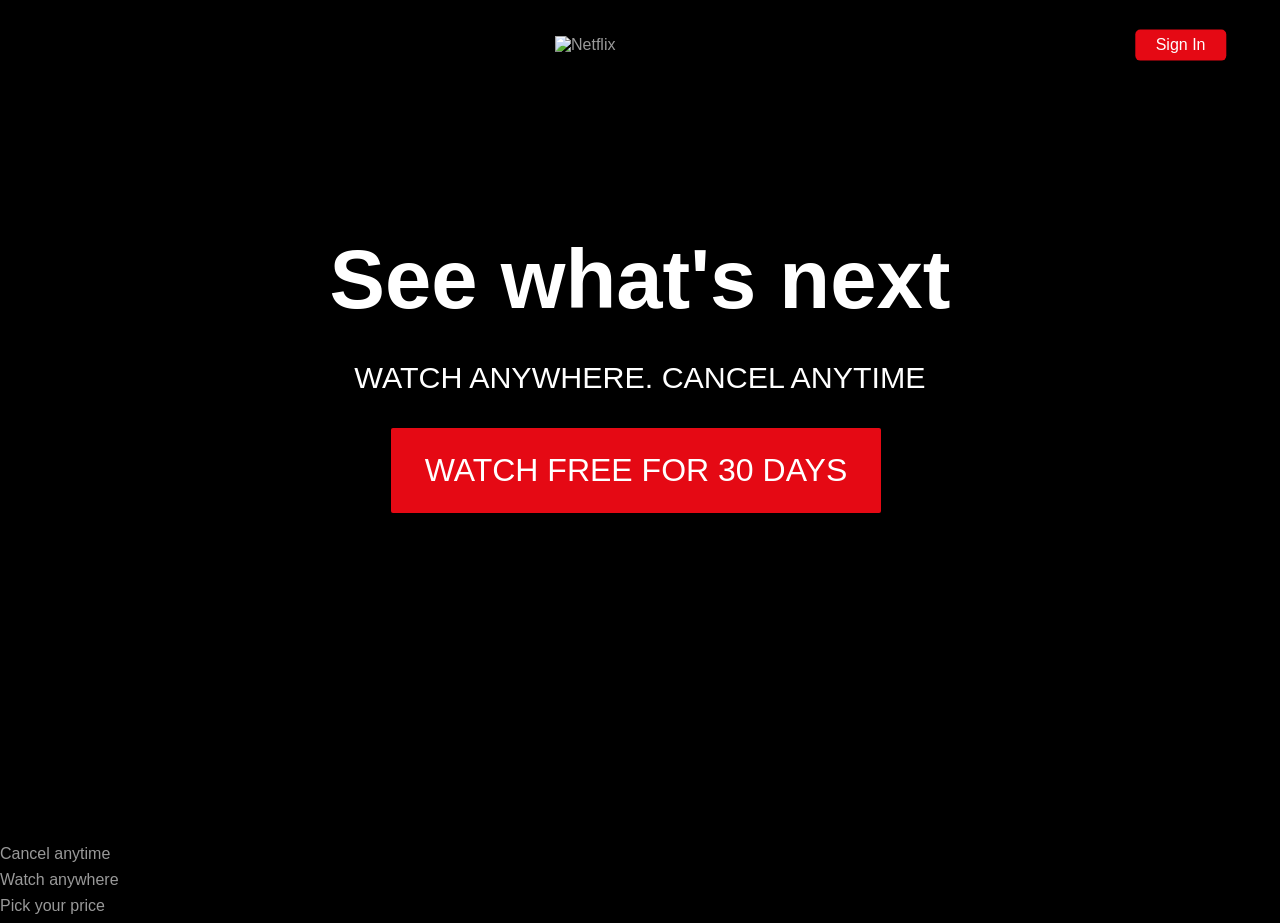
==== index.html @ 7ed3888f "Add files via upload" ====
<!DOCTYPE html>
<html lang="en">
  <head>
    <meta charset="utf-8">
    <meta name="viewport" content="width=device-width, initial-scale=1, shrink-to-fit=no">
    <meta http-equiv=="X-UA-Compatible" content="ie=edge">
    <link rel="stylesheet" href="css/style.css">
    <title> Netflix = Watch TV Shows Online, Watch Movies Online</title>
    <script src="https://kit.fontawesome.com/d670cefc69.js" crossorigin="anonymous"></script>
  </head>

  <body>
    <header class="showcase">
      <div class="showcase-top">
        <img src="https://i.ibb.co/r5krrdz/logo.png" alt="Netflix">
        <a href="#" class="btn btn-rounded">Sign In</a>
      </div>
      <div class="showcase-content">
        <h1> See what's next</h1>
        <p> Watch anywhere. Cancel anytime</p>
        <a href="#" class="btn btn-xl">
          Watch Free for 30 days <i class="fas fa-chevron-right btn-icon"> </i>
        </a>
      </div>
    </header>

    <section class="tabs">
      <div class="container">
        <div id="tab-1" class="tab-item tab-border">
            <i class="fas fa-door-open fa-3x"> </i>
            <p class="hide-sm">Cancel anytime</p>
        </div>
        <div id="tab-2" class="tab-item">
            <i class="fas fa-tablet-alt fa-3x"> </i>
            <p class="hide-sm">Watch anywhere</p>
        </div>
        <div id="tab-3" class="tab-item">
            <i class="fas fa-tags fa-3x"> </i>
            <p class="hide-sm">Pick your price</p>
        </div>
      </div>
    </section>


  </body>
  </html>
---- css/style.css ----
:root {
  --primary-color: #e50914;
}

* {
  box-sizing: border-box; /* we do this so padding dosent effect width */
  margin: 0;
  padding: 0;
}

body {
  font-family: "Arial", sans-serif;
  -webkit-font-smoothing: antialiased;
  background: black;
  color: #999;
}

ul {
  list-style: none;
}

h1, h2, h3, h4 {
  color: white;
}

a {
  color: #fff;
  text-decoration: none;
}

p {
  margin: 0.5rem 0;
}

img {
  width: 100%;
}

.showcase {
  width: 100%;
  height: 93vh;
  position: relative;
  background: url('https://i.ibb.co/vXqDmnh/background.jpg') no-repeat center center/cover;
}

.showcase::after {
  content: "";
  position: absolute;
  top: 0;
  left: 0;
  width: 100%;
  height: 100%;
  z-index: 1;
  background: rgba(0,0,0, 0.6);
  box-shadow: inset 120px 100px 250px #000000, inset -120px -100px 250px #000000;
}

.showcase-top {
  position: relative;
  height: 90px;
  z-index: 2;
}

.showcase-top img {
  width: 170px;
  position: absolute;
  top: 50%;
  left: 50%;
  transform: translate(-50%, -50%);
}

.showcase-top a {
  position: absolute;
  top: 50%;
  right: 0;
  transform: translate(-50%, -50%);
}

.showcase-content {
  position: relative;
  margin: auto;
  display: flex;
  flex-direction: column;
  justify-content: center;
  align-items: center;
  text-align: center;
  margin-top: 9rem;
  z-index: 2;
}

.showcase-content h1 {
  font-weight: 700;
  font-size: 5.2rem;
  line-height: 1.1;
  margin: 0 0 2rem;
}

.showcase-content p {
  text-transform: uppercase;
  color: white;
  font-weight: 400;
  font-size: 1.9rem;
  line-height: 1.25;
  margin: 0 0 2rem;
}

/* Utility Classes */

.btn {
  display: inline-block; /* With inline block we can set the width and height */
  background: var(--primary-color);
  color: white;
  padding: 0.4rem 1.3rem;
  font-size: 1rem;
  text-align: center;
  border: none;
  cursor: pointer;
  margin-right: 0.5rem;
  outline: none;
  box-shadow: 0 1px 0 rgba(0,0,0, 0.45);
  border-radius: 2px;
}

.btn:hover {
  opacity: 0.9;
}

.btn-rounded {
  border-radius: 5px;
}

.btn-xl {
  font-size: 2rem;
  padding: 1.5rem 2.1rem;
  text-transform: uppercase;
}

.btn-lg {
  font-size: 1rem;
  padding: 0.8rem 1.3rem;
  text-transform: uppercase;
}
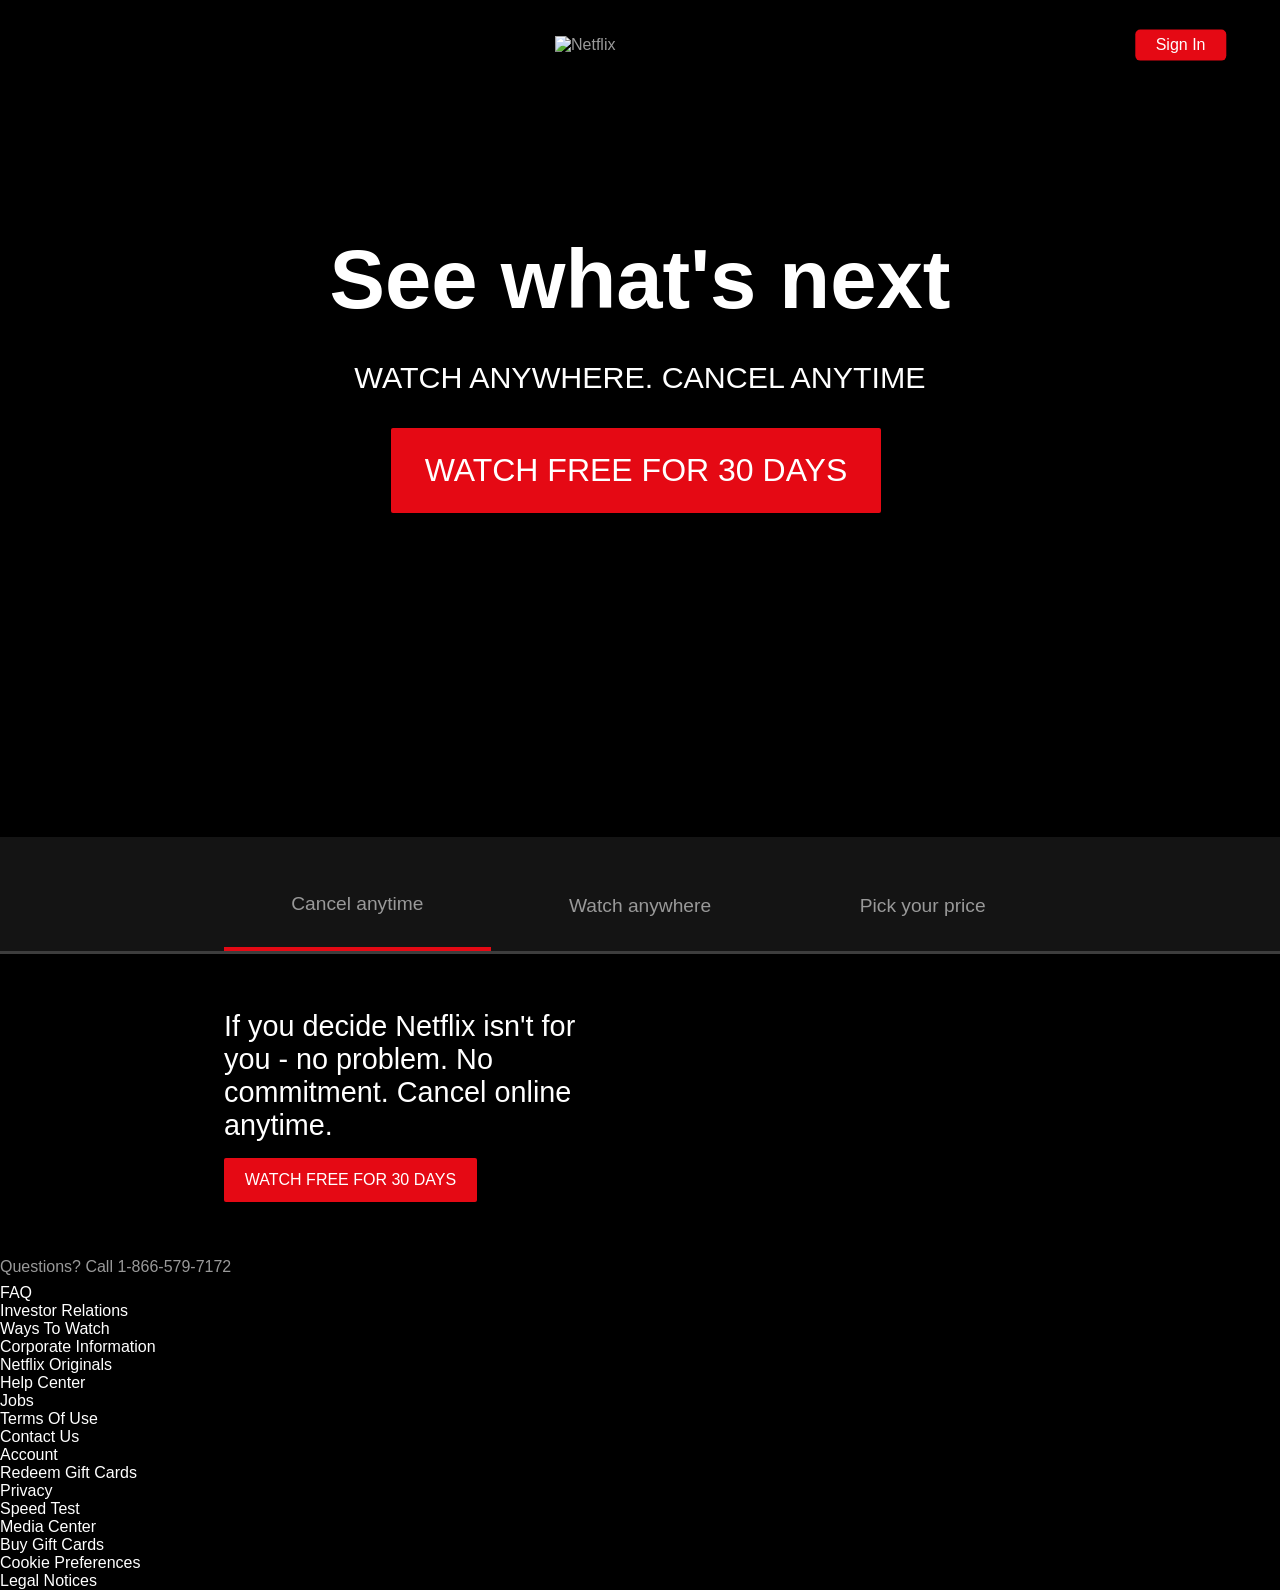
==== commit 979f14fa: "show content upon clicking and javascript response" ====
--- a/index.html
+++ b/index.html
@@ -24,6 +24,7 @@
       </div>
     </header>
 
+    <!-- Tab Section -->
     <section class="tabs">
       <div class="container">
         <div id="tab-1" class="tab-item tab-border">
@@ -41,6 +42,165 @@
       </div>
     </section>
 
-
+      <!-- Selected Tab -->
+    <section class="tab-content">
+      <div class="container">
+          <!-- Tab Content 1 -->
+            <div id="tab-1-content" class="tab-content-item show">
+              <div class="tab-1-content-inner"> <!-- Grid Container -->
+                <div>
+                  <p class="text-lg">
+                    If you decide Netflix isn't for you - no problem.
+                    No commitment. Cancel online anytime.
+                  </p>
+                  <a href="#" class="btn btn-lg">Watch Free For 30 Days</a>
+               </div>
+               <div>
+                 <img src="https://i.ibb.co/J2xDJV7/tab-content-1.png" alt="">
+              </div>
+            </div>
+          </div>
+
+        <!-- Tab Content 2 -->
+        <div id="tab-2-content" class="tab-content-item">
+          <div class="tab-2-content-top"> <!-- Grid Container -->
+              <p class="text-lg">
+                Watch TV shows and movies anytime, anywhere - personalized for you.
+              </p>
+              <a href="#" class="btn btn-lg">Watch Free For 30 Days</a>
+         </div>
+         <div class="tab-2-content-bottom"> <!-- Grid Container -->
+             <div>
+               <img src="https://i.ibb.co/DpdN7Gn/tab-content-2-1.png" alt="">
+               <p class="text-md">Watch on your TV</p>
+               <p class="text-dark">
+                 Smart TVs, PlayStation, Xbox, Chromecast, Apple TV, Blu-ray players and more.
+               </p>
+             </div>
+             <div>
+               <img src="https://i.ibb.co/R3r1SPX/tab-content-2-2.png" alt="">
+               <p class="text-md">Watch instantly or download for later</p>
+               <p class="text-dark">
+                 Available on phone and tablet, wherever you go.
+               </p>
+            </div>
+            <div>
+              <img src="https://i.ibb.co/gDhnwWn/tab-content-2-3.png" alt="">
+              <p class="text-md">Use any computer</p>
+              <p class="text-dark">
+                Watch right on Netflix.com
+              </p>
+           </div>
+        </div>
+      </div>
+
+      <!-- Tab 3 Content -->
+      <div id="tab-3-content" class="tab-content-item">
+        <div class="text-center">
+          <p class="text-lg">
+            Choose one plan and watch everything on Netflix.
+          </p>
+          <a href="#" class="btn btn-lg">Watch Free For 30 Days</a>
+        </div>
+
+        <table class="table">
+          <thead>
+            <tr>
+              <th></th>
+              <th>Basic</th>
+              <th>Standard</th>
+              <th>Premium</th>
+            </tr>
+          </thead>
+          <tbody>
+            <tr>
+              <td>Monthly price after free month ends on 12/19/19</td>
+              <td>$8.99</td>
+              <td>$12.99</td>
+              <td>$15.99</td>
+            </tr>
+            <tr>
+              <td>HD Available</td>
+              <td><i class="fas fa-times"></i></td>
+              <td><i class="fas fa-check"></i></td>
+              <td><i class="fas fa-check"></i></td>
+            </tr>
+            <tr>
+              <td>Ultra HD Available</td>
+              <td><i class="fas fa-times"></i></td>
+              <td><i class="fas fa-times"></i></td>
+              <td><i class="fas fa-check"></i></td>
+            </tr>
+            <tr>
+              <td>Screens you can watch on at the same time</td>
+              <td>1</td>
+              <td>2</td>
+              <td>4</td>
+            </tr>
+            <tr>
+              <td>Watch on your laptop, TV, phone and tablet</td>
+              <td><i class="fas fa-check"></i></td>
+              <td><i class="fas fa-check"></i></td>
+              <td><i class="fas fa-check"></i></td>
+            </tr>
+            <tr>
+              <td>Unlimited movies and TV shows</td>
+              <td><i class="fas fa-check"></i></td>
+              <td><i class="fas fa-check"></i></td>
+              <td><i class="fas fa-check"></i></td>
+            </tr>
+            <tr>
+              <td>Cancel anytime</td>
+              <td><i class="fas fa-check"></i></td>
+              <td><i class="fas fa-check"></i></td>
+              <td><i class="fas fa-check"></i></td>
+            </tr>
+            <tr>
+              <td>First month free</td>
+              <td><i class="fas fa-check"></i></td>
+              <td><i class="fas fa-check"></i></td>
+              <td><i class="fas fa-check"></i></td>
+            </tr>
+          </tbody>
+        </table>
+      </div>
+    </div>
+  </section>
+
+  <footer class="footer">
+  <p>Questions? Call 1-866-579-7172</p>
+  <div class="footer-cols">
+    <ul>
+      <li><a href="#">FAQ</a></li>
+      <li><a href="#">Investor Relations</a></li>
+      <li><a href="#">Ways To Watch</a></li>
+      <li><a href="#">Corporate Information</a></li>
+      <li><a href="#">Netflix Originals</a></li>
+    </ul>
+    <ul>
+      <li><a href="#">Help Center</a></li>
+      <li><a href="#">Jobs</a></li>
+      <li><a href="#">Terms Of Use</a></li>
+      <li><a href="#">Contact Us</a></li>
+    </ul>
+    <ul>
+      <li><a href="#">Account</a></li>
+      <li><a href="#">Redeem Gift Cards</a></li>
+      <li><a href="#">Privacy</a></li>
+      <li><a href="#">Speed Test</a></li>
+    </ul>
+    <ul>
+      <li><a href="#">Media Center</a></li>
+      <li><a href="#">Buy Gift Cards</a></li>
+      <li><a href="#">Cookie Preferences</a></li>
+      <li><a href="#">Legal Notices</a></li>
+    </ul>
+  </div>
+
+</footer>
+</div>
+  </section>
+
+<script src="main.js"> </script>
   </body>
   </html>
--- a/css/style.css
+++ b/css/style.css
@@ -1,5 +1,6 @@
 :root {
   --primary-color: #e50914;
+  --dark-color: #141414;
 }
 
 * {
@@ -7,6 +8,21 @@
   margin: 0;
   padding: 0;
 }
+
+/* Hide initial content */
+#tab-1-content,
+#tab-2-content,
+#tab-3-content {
+	display: none;
+	opacity: 0;
+}
+
+.show {
+	display: block !important;
+	opacity: 1 !important;
+	transition: all 1000 ease-in;
+}
+
 
 body {
   font-family: "Arial", sans-serif;
@@ -104,7 +120,133 @@
   margin: 0 0 2rem;
 }
 
-/* Utility Classes */
+/* Tabs */
+.tabs {
+  background: var(--dark-color);
+  padding-top: 1rem;
+  border-bottom: 3px solid #3d3d3d;
+}
+
+.tabs .container {
+  display: grid;
+  grid-template-columns: repeat(3, 1fr);
+  grid-gap: 1rem;
+  align-items: center;
+  justify-content: center;
+  text-align: center;
+}
+
+.tabs p {
+  font-size: 1.2rem;
+  padding-top: .5rem;
+}
+
+.tabs .container > div { /* The direct div of .tabs .container */
+  padding: 1.5rem 0;
+}
+
+.tabs .container > div:hover {
+  color: #fff;
+  cursor: pointer;
+}
+
+.tab-border {
+  border-bottom: var(--primary-color) 4px solid;
+}
+
+/* Tab Content */
+
+.tab-content {
+  padding: 3rem 0;
+  background: black;
+  color: white;
+}
+
+#tab-1-content .tab-1-content-inner {
+  display: grid;
+  grid-template-columns: repeat(2, 1fr);
+  grid-gap: 2rem;
+  align-items: center;
+  justify-content: center;
+}
+
+#tab-2-content .tab-2-content-top {
+  display: grid;
+  grid-template-columns: 2fr 1fr;
+  grid-gap: 1rem;
+  justify-content: center;
+  align-items: center;
+}
+
+#tab-2-content .tab-2-content-bottom {
+  margin-top: 2rem;
+  display: grid;
+  grid-template-columns: repeat(3, 1fr);
+  grid-gap: 2rem;
+  justify-content: center;
+  align-items: center;
+  text-align: center;
+}
+
+.table {
+  width: 100%;
+  margin-top: 2rem;
+  border-collapse: collapse;
+  border-spacing: 0;
+}
+
+.table thead th {
+  text-transform: uppercase;
+  padding: 0.8rem;
+}
+
+.table tbody tr td {
+  color: #999;
+  padding: 0.8rem 1.2rem;
+  text-align: center;
+}
+
+.table tbody tr td:first-child {
+  text-align: left;
+}
+
+.table tbody tr:nth-child(odd) {
+  background: #222;
+}
+
+/* Container */
+.container {
+  max-width: 70%;
+  margin: auto;
+  overflow: hidden;
+  padding: 0 2rem;
+}
+
+/* Text Styles */
+.text-xl {
+  font-size: 2rem;
+  margin-bottom: 1rem;
+}
+
+.text-lg {
+  font-size: 1.8rem;
+  margin-bottom: 1rem;
+}
+
+.text-md {
+  font-size: 1.4rem;
+  margin-bottom: 1rem;
+}
+
+.text-center {
+  text-align: center;
+}
+
+.text-dark {
+  color: #999;
+}
+
+/* Utility Classes Buttons */
 
 .btn {
   display: inline-block; /* With inline block we can set the width and height */
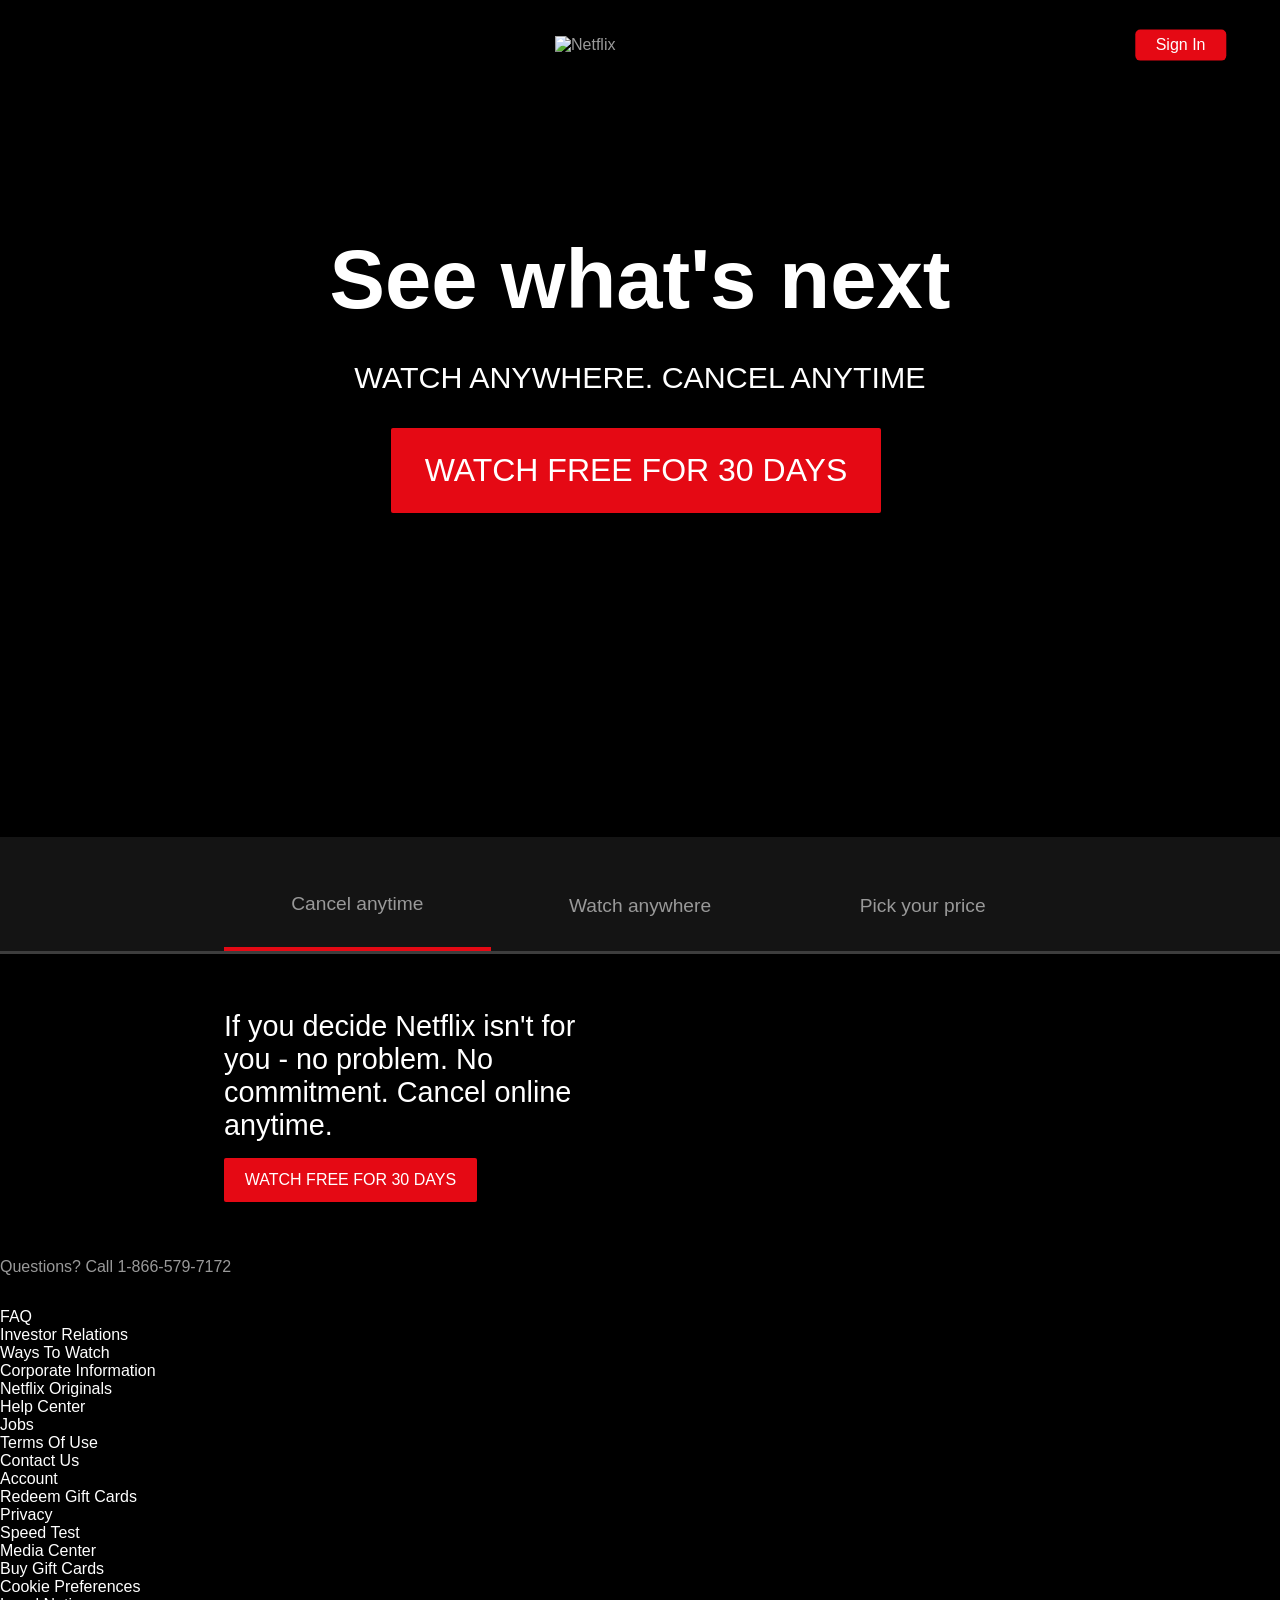
==== commit 239a392e: "Finished aligning the footer" ====
--- a/index.html
+++ b/index.html
@@ -168,8 +168,9 @@
   </section>
 
   <footer class="footer">
-  <p>Questions? Call 1-866-579-7172</p>
-  <div class="footer-cols">
+  <div class="container2">
+  <p style="margin-bottom: 2rem">Questions? Call 1-866-579-7172</p>
+  <div class="footer-cols container1">
     <ul>
       <li><a href="#">FAQ</a></li>
       <li><a href="#">Investor Relations</a></li>
@@ -196,6 +197,7 @@
       <li><a href="#">Legal Notices</a></li>
     </ul>
   </div>
+</div>
 
 </footer>
 </div>
